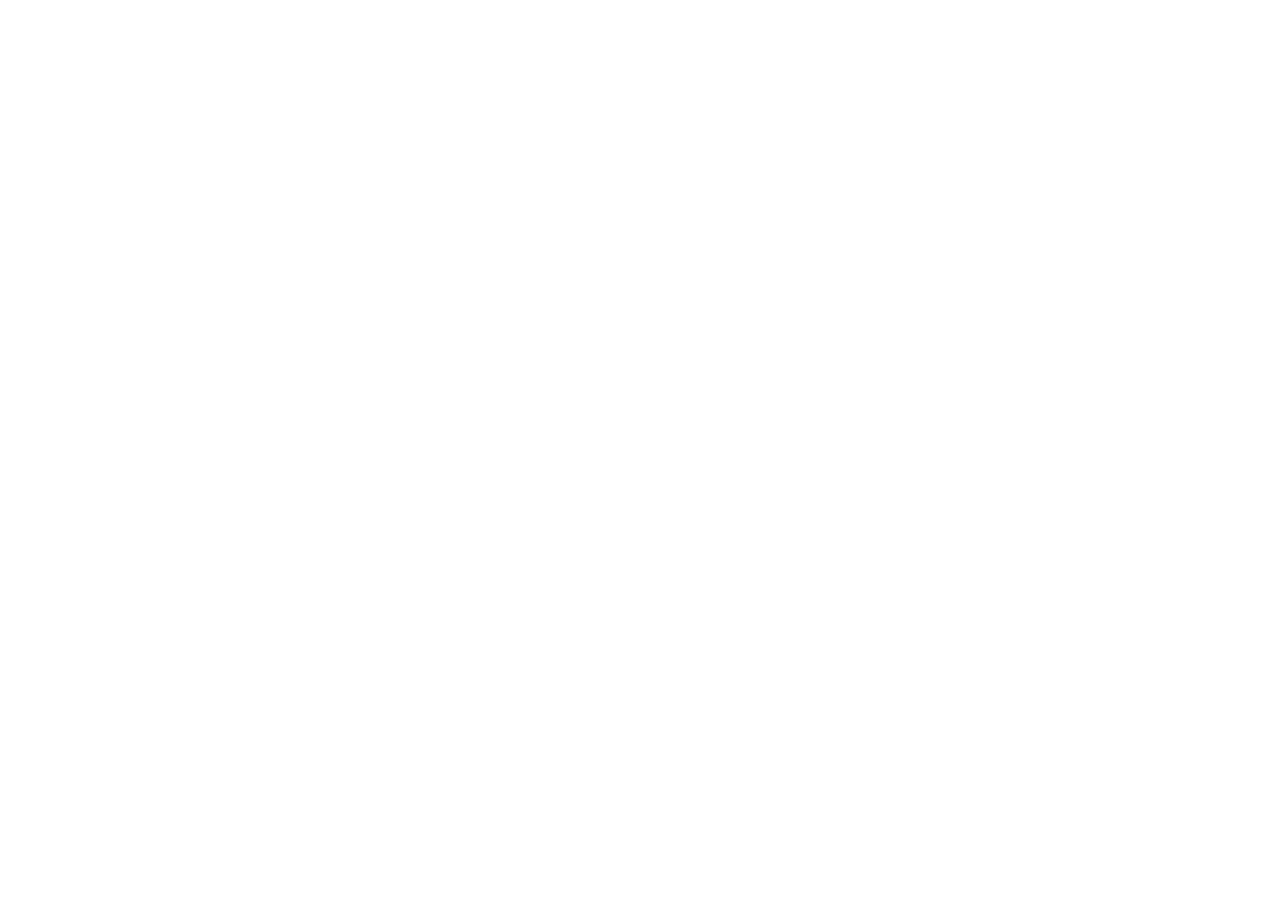
==== app.html @ e59660d2 "Mosquito random pronto" ====
<!DOCTYPE html>
<html>
<head>
	<title></title>

	<script src="jogo.js"></script>
	<link rel="stylesheet" type="text/css" href="estilo.css">
</head>
<body onresize="ajustaTamanhoPalcoJogo()">

	<script>
		setInterval(function(){posicaoRandomica()}, 1000)
	</script>
</body>
</html>
---- estilo.css ----
.mosquito1 {
	width: 50px;
	height: 50px;
}

.mosquito2 {
	width: 75px;
	height: 75px;
}

.mosquito3 {
	width: 100px;
	height: 100px;
}

.ladoA {
	transform:rotateY(180deg);
}

.ladoB {
	transform: rotate(0deg);
}
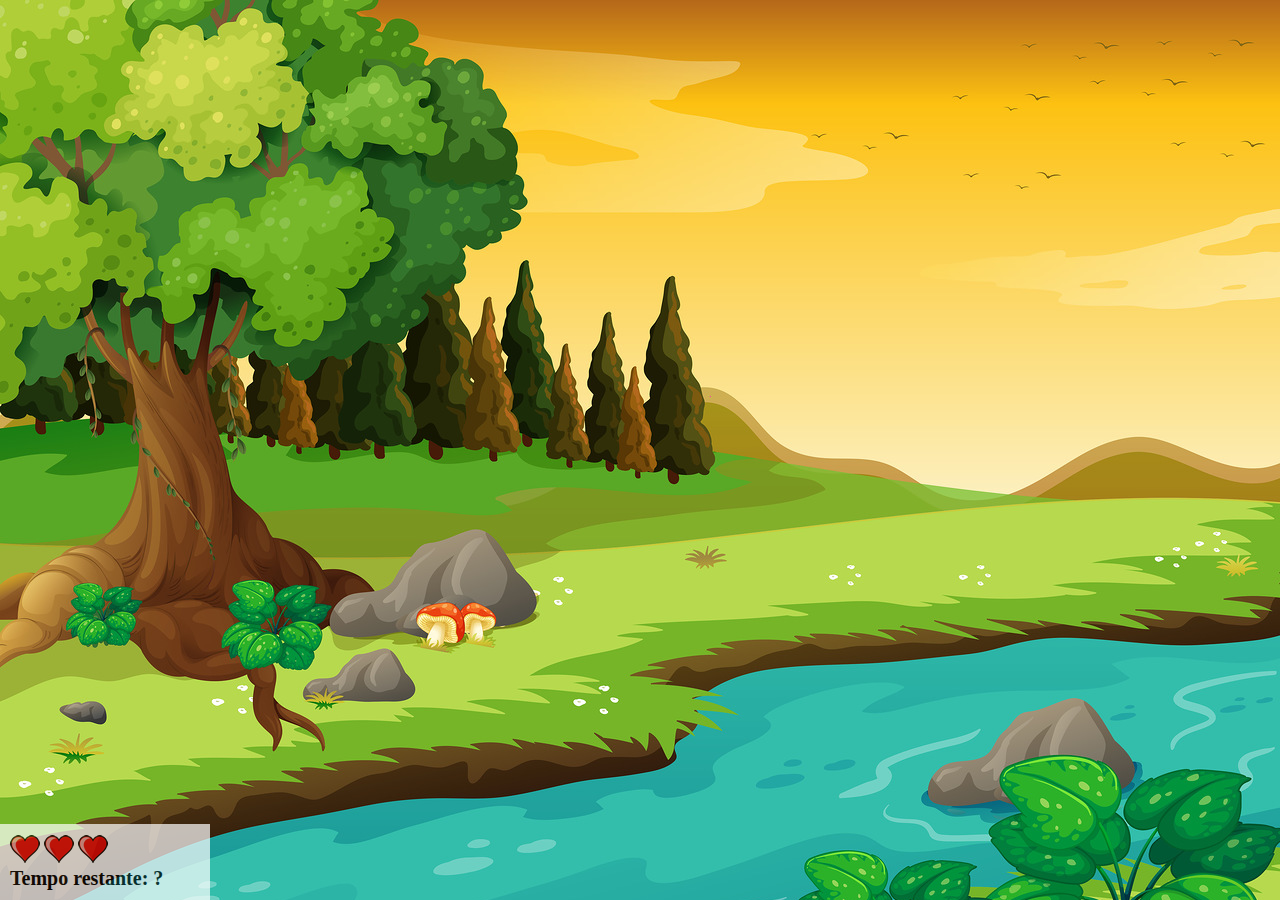
==== commit fd5cf450: "Game over adicionado" ====
--- a/app.html
+++ b/app.html
@@ -8,6 +8,18 @@
 </head>
 <body onresize="ajustaTamanhoPalcoJogo()">
 
+
+	<div class="painel">
+		<div class="vidas">
+			<img id="v1" src="imagens/coracao_cheio.png">
+			<img id="v2" src="imagens/coracao_cheio.png">
+			<img id="v3" src="imagens/coracao_cheio.png">
+		</div>
+		<div class="cronometro">
+			Tempo restante: ?
+		</div>
+	</div>
+
 	<script>
 		setInterval(function(){posicaoRandomica()}, 1000)
 	</script>
--- a/estilo.css
+++ b/estilo.css
@@ -1,22 +1,52 @@
+body {
+	background-image: url(imagens/bg.jpg);
+	background-repeat: no-repeat;
+}
+
 .mosquito1 {
 	width: 50px;
 	height: 50px;
 }
 
 .mosquito2 {
-	width: 75px;
-	height: 75px;
+	width: 70px;
+	height: 70px;
 }
 
 .mosquito3 {
-	width: 100px;
-	height: 100px;
+	width: 90px;
+	height: 90px;
 }
 
 .ladoA {
-	transform:rotateY(180deg);
+	transform: scale(1);
 }
 
 .ladoB {
-	transform: rotate(0deg);
-}+	transform: rotateY(180deg);
+}
+
+.painel {
+	position: absolute;
+	width: 190px;
+	padding: 10px;
+	left: 0px;
+	bottom: 0px;
+	border-top: solid 1px #fff;
+	background-color: #fff;
+	opacity: 0.7;
+	cursor: default;
+}
+
+.vidas {
+	float: left;
+}
+
+.cronometro {
+	float: left;
+	font-size: 20px;
+	font-weight: bold;
+}
+
+
+
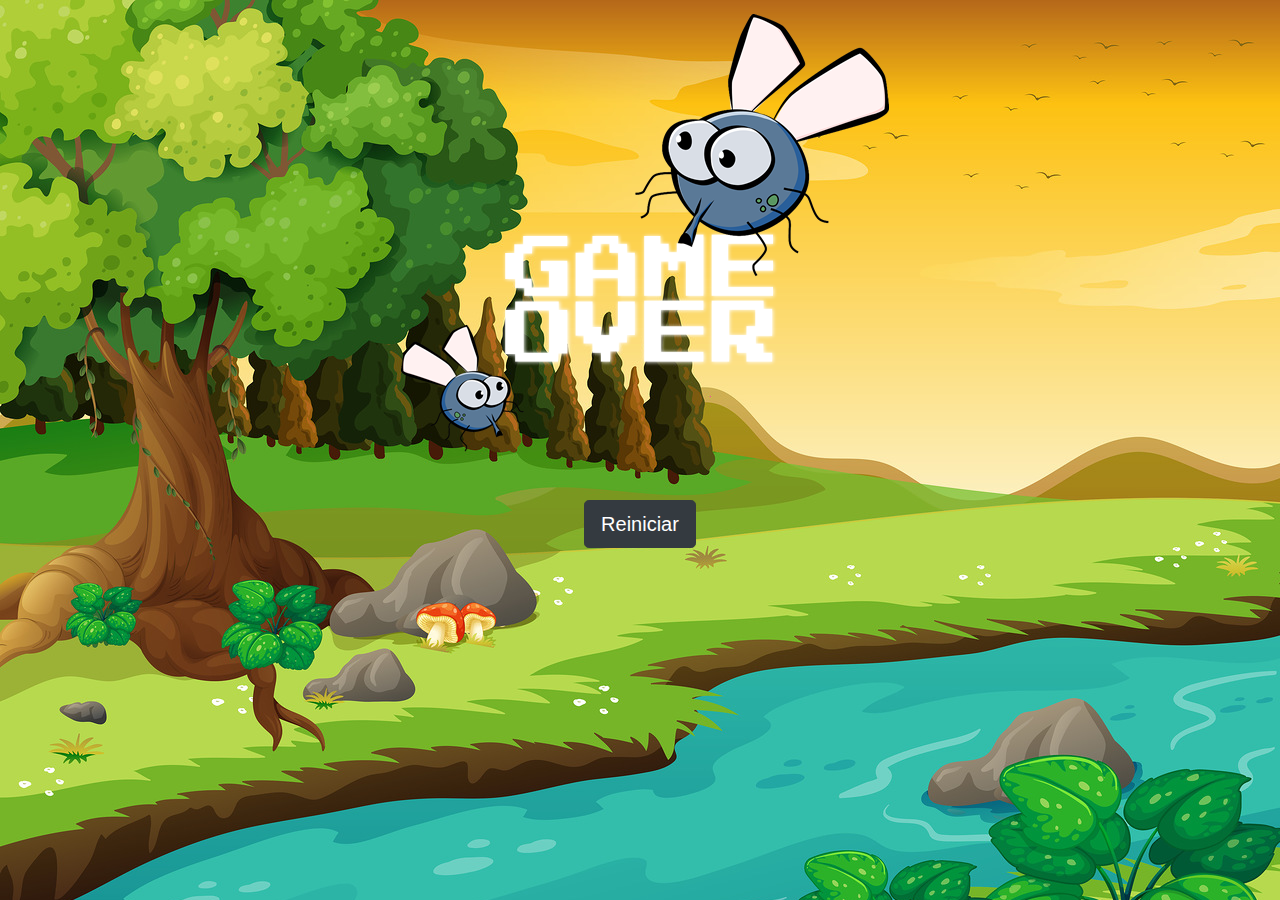
==== commit 2482ae5e: "jogo completo" ====
--- a/app.html
+++ b/app.html
@@ -5,8 +5,9 @@
 
 	<script src="jogo.js"></script>
 	<link rel="stylesheet" type="text/css" href="estilo.css">
+	<meta charset="utf-8">
 </head>
-<body onresize="ajustaTamanhoPalcoJogo()">
+<body onresize="ajustaTamanhoPalcoJogo()" style="height: 100%; width: 100%;">
 
 
 	<div class="painel">
@@ -16,12 +17,22 @@
 			<img id="v3" src="imagens/coracao_cheio.png">
 		</div>
 		<div class="cronometro">
-			Tempo restante: ?
+			Tempo restante: <span id="tempo"></span>
 		</div>
 	</div>
 
 	<script>
-		setInterval(function(){posicaoRandomica()}, 1000)
+		document.getElementById('tempo').innerHTML = tempo
+		var timelevel
+		if (nivel === '?normal') {
+			timelevel = 2000
+		} else if (nivel === '?dificil') {
+			timelevel = 1000
+		} else if (nivel === '?impossivel') {
+			timelevel = 750
+		}
+		var criaMosquito = setInterval(function(){posicaoRandomica()}, timelevel)
+		victory()
 	</script>
 </body>
 </html>--- a/estilo.css
+++ b/estilo.css
@@ -1,6 +1,12 @@
+html {
+	cursor: url('imagens/mata_mosca.png') 30 30, auto;
+}
+
+
 body {
 	background-image: url(imagens/bg.jpg);
 	background-repeat: no-repeat;
+	display: flex;
 }
 
 .mosquito1 {
@@ -48,5 +54,7 @@
 	font-weight: bold;
 }
 
+.vitoria {
+	margin: auto
+}
 
-
